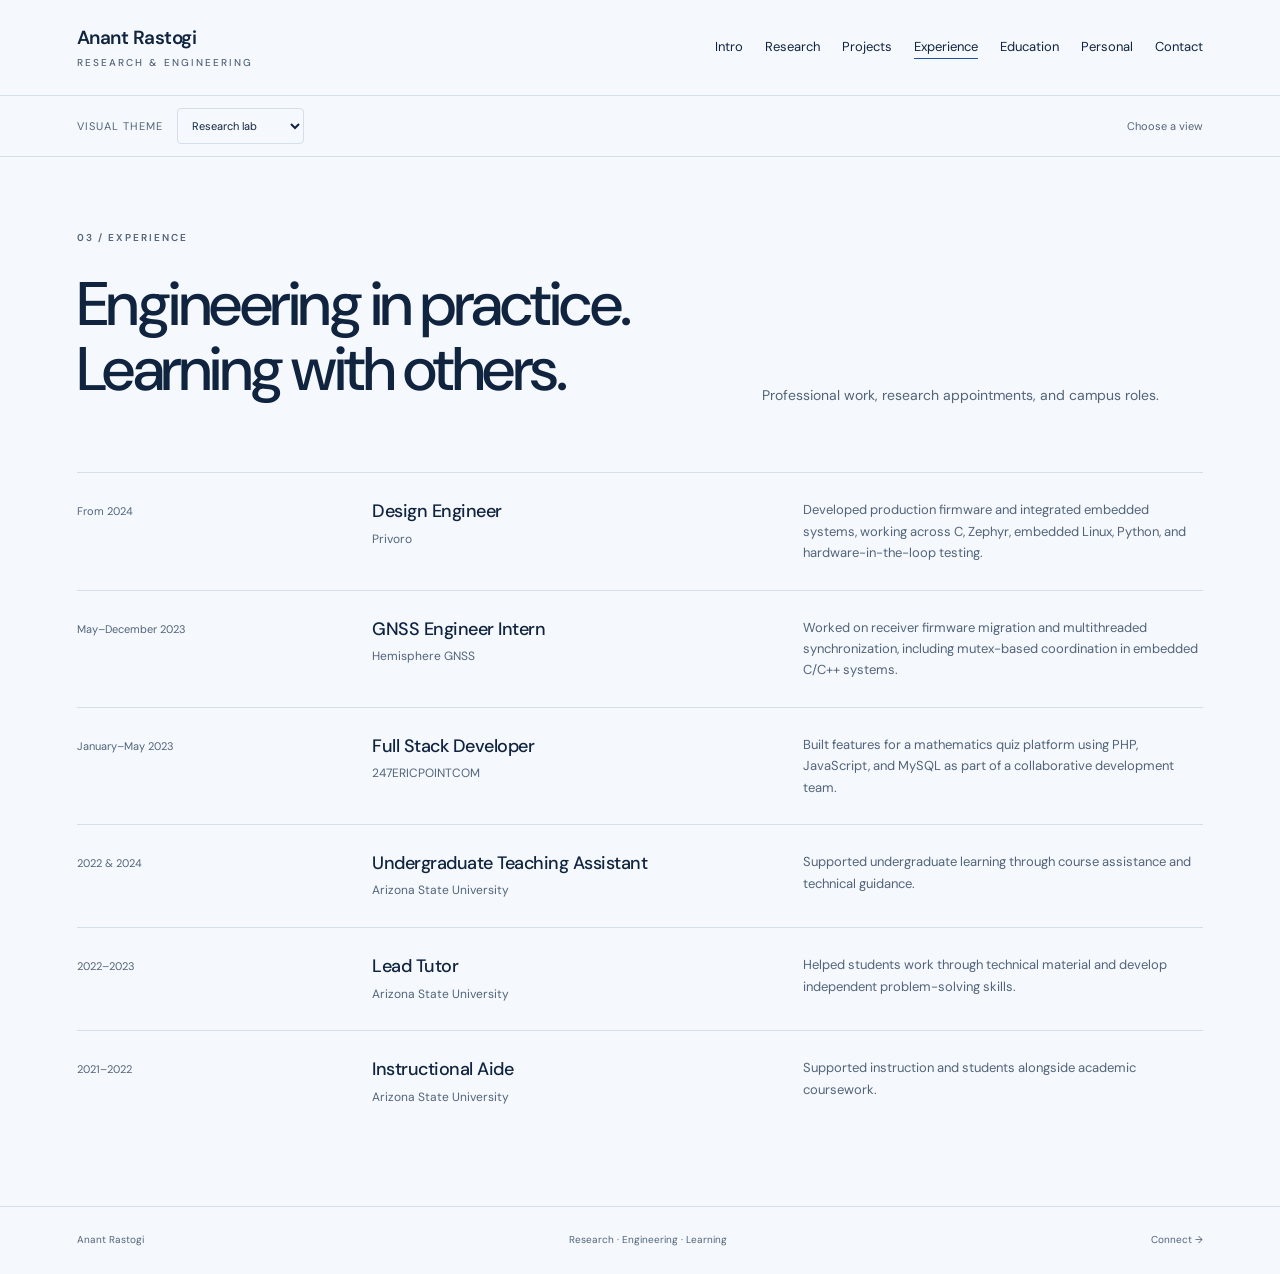
==== experience.html @ 46f91655 "Publish personal research and engineering portfolio" ====
<!doctype html>
<html lang="en" data-theme="lab"><head><meta charset="utf-8"><meta name="viewport" content="width=device-width, initial-scale=1"><meta name="description" content="Anant Rastogi: experience, research and engineering portfolio."><meta name="theme-color" content="#183d88"><title>Experience | Anant Rastogi</title><link rel="stylesheet" href="styles.css"><script>try{document.documentElement.dataset.theme=localStorage.getItem('portfolio-theme')||'lab'}catch(e){}</script></head><body><a class="skip" href="#main">Skip to content</a><header class="masthead"><a class="wordmark" href="index.html">Anant Rastogi<span>Research & engineering</span></a><button id="menu-toggle" aria-expanded="false" aria-controls="navigation">Menu <span>+</span></button><nav id="navigation" aria-label="Main navigation"><a href="index.html">Intro</a><a href="research.html">Research</a><a href="projects.html">Projects</a><a href="experience.html" aria-current="page" class="active">Experience</a><a href="education.html">Education</a><a href="about.html">Personal</a><a href="contact.html">Contact</a></nav></header><div class="theme-toolbar"><label for="theme-select">Visual theme</label><select id="theme-select"><option value="lab">Research lab</option><option value="graphite">Graphite</option><option value="editorial">Editorial</option></select><span>Choose a view</span></div><main id="main"><section id="experience" class="section"><div class="section-head"><div><p class="eyebrow">03 / Experience</p><h1>Engineering in practice.<br>Learning with others.</h1></div><p class="section-note">Professional work, research appointments, and campus roles.</p></div><div id="experience-list" class="timeline"></div></section></main><footer><span>Anant Rastogi</span><span>Research · Engineering · Learning</span><a href="contact.html">Connect →</a></footer><script src="content.js"></script><script src="app.js"></script></body></html>
---- styles.css ----
@import url('https://fonts.googleapis.com/css2?family=DM+Sans:wght@400;450;500;600;700&family=Libre+Caslon+Display&display=swap');
:root{--paper:#f7f6f1;--ink:#162d2a;--muted:#596661;--green:#193f3a;--line:#d8ddd4;--accent:#a7b9a1;--serif:'Libre Caslon Display',Georgia,serif;--sans:'DM Sans',Arial,sans-serif}*{box-sizing:border-box}html{scroll-behavior:smooth;scroll-padding-top:105px}body{margin:0;background:var(--paper);color:var(--ink);font-family:var(--sans);font-size:15px;line-height:1.65}a{color:inherit;text-decoration:none}button{font:inherit}button,a{ -webkit-tap-highlight-color:transparent}a:focus-visible,button:focus-visible,summary:focus-visible{outline:3px solid #a67338;outline-offset:5px}.skip{position:fixed;top:-100px;left:20px;background:white;padding:10px;z-index:50}.skip:focus{top:10px}.masthead{display:flex;justify-content:space-between;align-items:center;padding:26px 6%;border-bottom:1px solid var(--line);background:rgba(247,246,241,.96);position:sticky;top:0;z-index:10;backdrop-filter:blur(12px)}.wordmark{font-weight:600;font-size:19px;line-height:1.25;letter-spacing:-.5px}.wordmark span{display:block;font-size:10px;text-transform:uppercase;font-weight:500;letter-spacing:2px;margin-top:7px;color:var(--muted)}nav{display:flex;gap:32px;font-size:13px}nav a{border-bottom:1px solid transparent}nav a:hover,nav a.active{border-color:var(--green)}#menu-toggle{display:none}main{max-width:1600px;margin:auto}.hero{padding:84px 6% 72px;display:grid;grid-template-columns:1.55fr 1fr;gap:6%;align-items:center}.eyebrow{font-size:10px;letter-spacing:2px;text-transform:uppercase;font-weight:600;margin:0 0 25px;color:var(--muted)}h1,h2,h3,p,figure{margin-top:0}h1,h2{font-family:var(--serif);font-weight:400;letter-spacing:-1.8px;line-height:1.07}h1{font-size:clamp(46px,5.6vw,84px);margin-bottom:27px}h1 em{font-weight:400;color:#4c6a57}h2{font-size:clamp(37px,4.3vw,61px);margin-bottom:20px}h3{font-size:21px;line-height:1.35;letter-spacing:-.5px;font-weight:500}.intro{max-width:580px;color:var(--muted);font-size:16px;line-height:1.8}.hero-actions{display:flex;align-items:center;gap:23px;flex-wrap:wrap;margin-top:30px}.button{background:var(--green);color:#fff;display:inline-flex;gap:28px;padding:13px 19px;font-size:12px}.button:hover{background:#2b554b}.text-link{font-size:12px;border-bottom:1px solid var(--line);padding:4px 0}.areas{display:flex;gap:10px;flex-wrap:wrap;margin-top:45px}.areas span{font-size:10px;letter-spacing:.4px;padding:5px 0;color:var(--muted)}.areas span+span:before{content:' / ';padding-right:10px;color:#a0aa9d}.portrait{margin:0;background:#e9ece3;align-self:stretch;min-height:390px;position:relative;overflow:hidden;display:flex;flex-direction:column}.portrait-art{min-height:340px;flex:1;position:relative;display:grid;place-items:center;background:linear-gradient(140deg,#eceee4,#d7e0d2)}.monogram{font-family:var(--serif);font-size:100px;color:#68806a;z-index:1}.orbit{position:absolute;border:1px solid #afbfaa;border-radius:50%;width:75%;height:75%;transform:rotate(-35deg)}.o2{width:55%;height:85%;transform:rotate(35deg)}.o3{width:90%;height:45%;transform:rotate(-30deg)}.cross{position:absolute;color:#7f927d;font-size:20px}.c1{top:15%;right:15%}.c2{bottom:17%;left:15%}figcaption{display:flex;justify-content:space-between;font-size:9px;letter-spacing:.7px;text-transform:uppercase;padding:16px 19px;color:var(--muted);background:#e9ece3;gap:10px}.section{padding:73px 6%;border-top:1px solid var(--line)}.section-head{display:grid;grid-template-columns:1.35fr 1fr;gap:8%;align-items:end;margin-bottom:42px}.section-note{max-width:430px;color:var(--muted);font-size:14px;margin-bottom:23px}.research-item{display:grid;grid-template-columns:68px 1.15fr 1fr;gap:24px;border-top:1px solid var(--line);padding:30px 0}.item-number{font-family:var(--serif);font-size:25px;color:#82927e}.research-item h3{font-size:25px;margin-bottom:12px}.tag{display:inline-block;font-size:9px;text-transform:uppercase;letter-spacing:1px;color:#56715e;background:#e7ece3;padding:4px 8px}.research-description{color:var(--muted);font-size:14px}.research-description p{margin-bottom:14px}.detail{font-size:12px}.project-grid{display:grid;grid-template-columns:repeat(2,minmax(0,1fr));gap:42px 32px}.project-media{height:200px;background:#e7eae1;position:relative;overflow:hidden;margin-bottom:21px;display:flex;align-items:flex-end;padding:20px}.project-media span{font-size:10px;text-transform:uppercase;letter-spacing:1.3px;color:#687c68;z-index:1}.project-media:before,.project-media:after{content:'';position:absolute;border:1px solid #bdc9b6;width:180px;height:180px;right:12%;top:12%;transform:rotate(30deg)}.project-media:after{width:135px;height:135px;right:17%;top:20%;transform:rotate(60deg)}.project:nth-child(2n) .project-media{background:#e2e8e8}.project:nth-child(2n) .project-media:before,.project:nth-child(2n) .project-media:after{border-radius:50%;border-color:#b1c5c3}.project h3{margin:10px 0 12px;font-size:23px}.project p{font-size:14px;color:var(--muted);margin-bottom:12px}.project .tech{font-size:11px;margin-top:17px;color:#6b786b}.timeline-row{display:grid;grid-template-columns:24% 36% 1fr;gap:25px;padding:26px 0;border-top:1px solid var(--line)}.when{font-size:11px;color:var(--muted);padding-top:3px}.role h3{font-size:18px;margin:0 0 6px}.role p{font-size:12px;color:var(--muted);margin:0}.timeline-row>p{font-size:13px;color:var(--muted);margin:0}.about-grid{display:grid;grid-template-columns:1fr 1fr;gap:12%}.education-title{font-family:var(--serif);font-size:28px;line-height:1.2;margin:18px 0 10px}.muted,#education p,#hobbies{color:var(--muted);font-size:14px}#education .education-title{color:var(--ink);font-size:28px}.subheading{margin-top:40px}.hobby-media{background:#e9ece3;padding:24px;min-height:190px;margin-top:24px;position:relative;overflow:hidden;display:flex;align-items:flex-end}.hobby-media p{position:relative;z-index:1;font-size:12px;margin:0}.hobby-media p span{display:block;font-size:10px;color:var(--muted);margin-top:4px}.landscape{position:absolute;right:0;top:0;width:50%;height:100%}.landscape span{position:absolute;border:1px solid #bdc9b6;transform:rotate(45deg);width:130px;height:130px;top:45px;right:15px}.landscape span:nth-child(2){right:65px;top:75px}.landscape span:nth-child(3){right:-40px;top:85px}.contact{background:var(--green);color:var(--paper);padding:62px 6%;margin:15px 6% 65px}.contact .eyebrow{color:#b2c6b7;margin-bottom:20px}.contact h2{font-size:45px}.contact p{color:#c5d1c6;font-size:14px}.contact a{display:inline-block;border-bottom:1px solid #6c8b78;font-size:13px;padding-bottom:5px;margin:10px 25px 0 0}.contact a:hover{border-color:white}footer{border-top:1px solid var(--line);padding:25px 6%;display:flex;justify-content:space-between;font-size:10px;color:var(--muted);gap:20px}.media-slot img,.project-media img{width:100%;height:100%;object-fit:cover}.project-media video{width:100%;height:100%;object-fit:contain}details{margin-top:15px}summary{cursor:pointer;font-size:12px;color:var(--green)}details p{margin-top:10px}.empty-note{border-left:2px solid var(--line);padding-left:16px}
@media(min-width:1600px){.masthead,footer{padding-left:calc((100vw - 1408px)/2);padding-right:calc((100vw - 1408px)/2)}}
@media(max-width:900px){.hero{gap:35px;grid-template-columns:1.35fr 1fr;padding-top:60px}h1{font-size:56px}.portrait{min-height:340px}.portrait-art{min-height:300px}.intro{font-size:14px}.research-item{grid-template-columns:35px 1fr 1fr;gap:16px}.timeline-row{grid-template-columns:20% 33% 1fr;gap:15px}}
@media(max-width:650px){html{scroll-padding-top:90px}.masthead{padding:20px 6%}.wordmark{font-size:17px}.wordmark span{font-size:8px}#menu-toggle{display:flex;background:none;border:0;font-size:12px;gap:16px;padding:10px 0}nav{display:none;position:absolute;left:0;right:0;top:80px;background:var(--paper);padding:18px 6% 25px;border-bottom:1px solid var(--line);gap:20px;justify-content:space-between}nav.open{display:flex}nav a{font-size:12px}.hero{display:block;padding-top:45px;padding-bottom:45px}h1{font-size:51px;letter-spacing:-1.3px}.eyebrow{margin-bottom:20px}.intro{font-size:15px}.hero-actions{gap:20px}.areas{margin-top:27px;margin-bottom:32px}.portrait{min-height:0;height:290px}.portrait-art{min-height:0}.monogram{font-size:75px}.section{padding-top:44px;padding-bottom:44px}.section-head{display:block;margin-bottom:25px}.section-note{margin-top:24px;max-width:100%}h2{font-size:42px}.research-item{grid-template-columns:28px 1fr;gap:12px;padding:25px 0}.research-description{grid-column:2}.research-item h3{font-size:23px}.project-grid{grid-template-columns:1fr;gap:35px}.project-media{height:210px}.timeline-row{grid-template-columns:1fr;gap:10px}.when{font-size:10px}.timeline-row>p{max-width:100%;font-size:14px}.about-grid{grid-template-columns:1fr;gap:35px}.contact{padding:35px 7%;margin-bottom:40px}.contact h2{font-size:39px}.contact a{font-size:12px}footer{flex-wrap:wrap;gap:12px}footer span:nth-child(2){display:none}}
@media(prefers-reduced-motion:reduce){html{scroll-behavior:auto}}
@media print{.masthead{position:static}nav,#menu-toggle,.hero-actions,footer a{display:none}.section{break-inside:avoid;padding:30px 0}.hero{padding:30px 0}.project-media,.hobby-media,.portrait{display:none}.hero,.about-grid{display:block}.contact{background:none;color:var(--ink);margin:20px 0;padding:20px 0}.contact p,.contact .eyebrow{color:var(--muted)}body{background:white;font-size:12px}}
.project-media small{display:block;font-size:9px;letter-spacing:.5px;text-transform:none;margin-top:4px;color:#70806d}.project-media.filled{padding:0;background:#e7eae1}.project-media.filled:before,.project-media.filled:after{display:none}.research-description .project-media{height:145px;margin-top:20px;margin-bottom:0}.research-description .project-media:before{width:110px;height:110px}.research-description .project-media:after{width:80px;height:80px}.research-description .project-media span{font-size:8px}.project:last-child:not(:has(.project-media)){padding:25px;border:1px solid var(--line)}
/* Multi-page theme system: palettes preserve content and layout. */
:root{--surface:#e9ece3;--surface-2:#e2e8e0;--soft:#e7ece3;--accent-ink:#4c6a57;--button-ink:#fff;--heading:var(--serif)}
:root[data-theme="lab"]{--paper:#f5f8fc;--ink:#10243f;--muted:#52647a;--green:#204fa8;--line:#d4deed;--accent:#93afe1;--surface:#e8eef8;--surface-2:#dce7f7;--soft:#e3ecfb;--accent-ink:#245bb6;--heading:var(--sans)}
:root[data-theme="graphite"]{color-scheme:dark;--paper:#111820;--ink:#e5edf8;--muted:#a7b6c9;--green:#9ebcff;--line:#334152;--accent:#7598cb;--surface:#1b2735;--surface-2:#24364b;--soft:#26374c;--accent-ink:#a7c5ff;--button-ink:#111820;--heading:var(--sans)}
body{min-height:100vh;display:flex;flex-direction:column}main{width:100%;flex:1}.masthead{background:var(--paper);gap:30px}.masthead nav{gap:22px;flex-wrap:wrap}h1,h2,.education-title{font-family:var(--heading)}h1 em{color:var(--accent-ink)}[data-theme="lab"] h1,[data-theme="graphite"] h1{font-weight:500;font-size:clamp(40px,4.8vw,70px);letter-spacing:-2.5px}[data-theme="lab"] h2,[data-theme="graphite"] h2{font-size:clamp(30px,3.4vw,46px);font-weight:500;letter-spacing:-1.5px}h1 em{font-style:normal}.button{color:var(--button-ink)}.button:hover{background:var(--accent-ink);color:var(--button-ink)}.theme-toolbar{display:flex;align-items:center;gap:14px;padding:12px 6%;border-bottom:1px solid var(--line);font-size:11px;color:var(--muted)}.theme-toolbar label{text-transform:uppercase;letter-spacing:1px}.theme-toolbar select{font:inherit;color:var(--ink);background:var(--paper);border:1px solid var(--line);border-radius:4px;padding:7px 30px 7px 10px;min-height:36px}.theme-toolbar span{margin-left:auto}.theme-toolbar select:focus-visible{outline:2px solid var(--accent-ink);outline-offset:3px}.portrait,.hobby-media,figcaption{background:var(--surface)}.portrait-art{background:linear-gradient(140deg,var(--surface),var(--surface-2))}.monogram{color:var(--accent-ink)}.orbit,.landscape span{border-color:var(--accent)}.cross,.item-number{color:var(--accent-ink)}.tag{color:var(--accent-ink);background:var(--soft)}.project-media,.project:nth-child(2n) .project-media{background:var(--surface)}.project-media:before,.project-media:after,.project:nth-child(2n) .project-media:before,.project:nth-child(2n) .project-media:after{border-color:var(--accent)}.project-media span,.project-media small,.project .tech{color:var(--muted)}.contact{background:var(--surface);color:var(--ink)}.contact p,.contact .eyebrow{color:var(--muted)}.contact a{border-color:var(--accent)}.skip{background:var(--paper);color:var(--ink)}.section:first-child{border-top:0}.page-index{display:grid;grid-template-columns:repeat(3,1fr);gap:20px;padding:0 6% 70px}.page-index a{display:block;border:1px solid var(--line);padding:26px;position:relative;background:var(--paper)}.page-index a:hover{background:var(--surface)}.page-index a>span{font:11px ui-monospace,monospace;color:var(--accent-ink)}.page-index h2{font-family:var(--sans);font-size:25px;margin:18px 0 12px;letter-spacing:-.6px}.page-index p{font-size:13px;color:var(--muted);margin-bottom:25px}.page-index b{font-size:23px;color:var(--accent-ink)}[data-theme="lab"] .portrait-art,[data-theme="graphite"] .portrait-art{background-image:linear-gradient(var(--line) 1px,transparent 1px),linear-gradient(90deg,var(--line) 1px,transparent 1px);background-size:32px 32px;background-color:var(--surface)}[data-theme="lab"] .monogram,[data-theme="graphite"] .monogram{font-family:ui-monospace,monospace;font-size:75px;font-weight:500}.contact{margin-top:65px}
@media(max-width:1050px){.masthead{align-items:flex-start}.masthead nav{gap:12px 18px;justify-content:flex-end;max-width:65%}}
@media(max-width:720px){.masthead{align-items:center;padding:20px 6%}#menu-toggle{display:flex;background:transparent;color:var(--ink);border:0;gap:15px;padding:8px}.masthead nav{display:none;position:absolute;left:0;right:0;top:100%;max-width:none;background:var(--paper);padding:20px 6%;border-bottom:1px solid var(--line);grid-template-columns:repeat(2,1fr);gap:16px}.masthead nav.open{display:grid}.masthead nav a{font-size:14px;padding:5px 0}.theme-toolbar{flex-wrap:wrap;gap:8px 12px}.theme-toolbar span{display:none}.hero{display:block;padding-top:40px}.portrait{height:310px;margin-top:35px}.hero h1{font-size:44px;letter-spacing:-1.8px}.page-index{grid-template-columns:1fr;padding-bottom:40px}.page-index a{padding:22px}.page-index p{margin-bottom:10px}.section h1{font-size:42px;letter-spacing:-1.5px}.section-head{display:block}.section-note{margin-top:25px}.research-item{grid-template-columns:28px 1fr}.research-description{grid-column:2}.about-grid{grid-template-columns:1fr}.contact{margin-top:35px}}
@media print{.theme-toolbar{display:none}:root[data-theme]{--paper:white;--ink:#17202b;--muted:#415064;--line:#ccd3db;--surface:#eef1f4;--accent-ink:#244b83}.masthead nav{display:none}}
.education-layout{display:grid;grid-template-columns:1.4fr 1fr;gap:10%;padding-top:15px}.education-layout>div+div{border-left:1px solid var(--line);padding-left:35px}@media(max-width:720px){.education-layout{grid-template-columns:1fr;gap:25px}.education-layout>div+div{border-left:0;border-top:1px solid var(--line);padding:25px 0 0}}
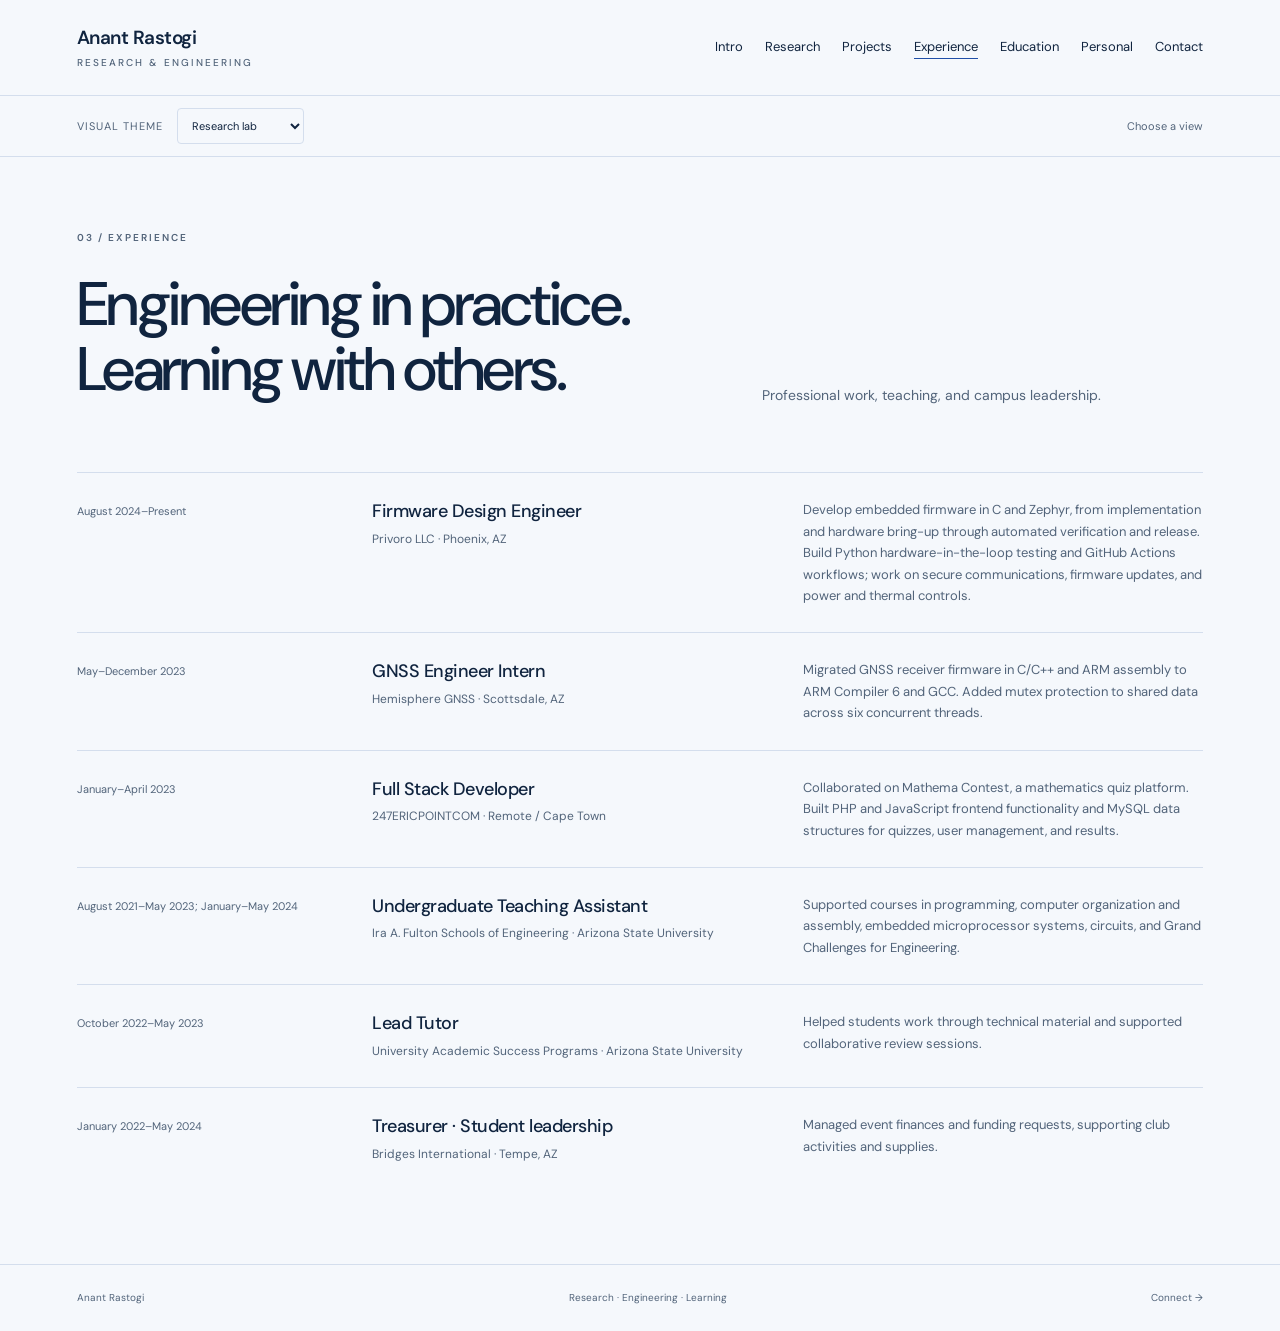
==== commit 7f7ea6e3: "Add HYROX race gallery and refresh CV experience" ====
--- a/experience.html
+++ b/experience.html
@@ -1,2 +1,2 @@
 <!doctype html>
-<html lang="en" data-theme="lab"><head><meta charset="utf-8"><meta name="viewport" content="width=device-width, initial-scale=1"><meta name="description" content="Anant Rastogi: experience, research and engineering portfolio."><meta name="theme-color" content="#183d88"><title>Experience | Anant Rastogi</title><link rel="stylesheet" href="styles.css"><script>try{document.documentElement.dataset.theme=localStorage.getItem('portfolio-theme')||'lab'}catch(e){}</script></head><body><a class="skip" href="#main">Skip to content</a><header class="masthead"><a class="wordmark" href="index.html">Anant Rastogi<span>Research & engineering</span></a><button id="menu-toggle" aria-expanded="false" aria-controls="navigation">Menu <span>+</span></button><nav id="navigation" aria-label="Main navigation"><a href="index.html">Intro</a><a href="research.html">Research</a><a href="projects.html">Projects</a><a href="experience.html" aria-current="page" class="active">Experience</a><a href="education.html">Education</a><a href="about.html">Personal</a><a href="contact.html">Contact</a></nav></header><div class="theme-toolbar"><label for="theme-select">Visual theme</label><select id="theme-select"><option value="lab">Research lab</option><option value="graphite">Graphite</option><option value="editorial">Editorial</option></select><span>Choose a view</span></div><main id="main"><section id="experience" class="section"><div class="section-head"><div><p class="eyebrow">03 / Experience</p><h1>Engineering in practice.<br>Learning with others.</h1></div><p class="section-note">Professional work, research appointments, and campus roles.</p></div><div id="experience-list" class="timeline"></div></section></main><footer><span>Anant Rastogi</span><span>Research · Engineering · Learning</span><a href="contact.html">Connect →</a></footer><script src="content.js"></script><script src="app.js"></script></body></html>+<html lang="en" data-theme="lab"><head><meta charset="utf-8"><meta name="viewport" content="width=device-width, initial-scale=1"><meta name="description" content="Anant Rastogi: experience, research and engineering portfolio."><meta name="theme-color" content="#183d88"><title>Experience | Anant Rastogi</title><link rel="stylesheet" href="styles.css?v=20261116"><script>try{document.documentElement.dataset.theme=localStorage.getItem('portfolio-theme')||'lab'}catch(e){}</script></head><body><a class="skip" href="#main">Skip to content</a><header class="masthead"><a class="wordmark" href="index.html">Anant Rastogi<span>Research & engineering</span></a><button id="menu-toggle" aria-expanded="false" aria-controls="navigation">Menu <span>+</span></button><nav id="navigation" aria-label="Main navigation"><a href="index.html">Intro</a><a href="research.html">Research</a><a href="projects.html">Projects</a><a href="experience.html" aria-current="page" class="active">Experience</a><a href="education.html">Education</a><a href="about.html">Personal</a><a href="contact.html">Contact</a></nav></header><div class="theme-toolbar"><label for="theme-select">Visual theme</label><select id="theme-select"><option value="lab">Research lab</option><option value="graphite">Graphite</option><option value="editorial">Editorial</option></select><span>Choose a view</span></div><main id="main"><section id="experience" class="section"><div class="section-head"><div><p class="eyebrow">03 / Experience</p><h1>Engineering in practice.<br>Learning with others.</h1></div><p class="section-note">Professional work, teaching, and campus leadership.</p></div><div id="experience-list" class="timeline"></div></section></main><footer><span>Anant Rastogi</span><span>Research · Engineering · Learning</span><a href="contact.html">Connect →</a></footer><script src="content.js?v=20261116"></script><script src="app.js"></script></body></html>
--- a/styles.css
+++ b/styles.css
@@ -15,3 +15,20 @@
 @media(max-width:720px){.masthead{align-items:center;padding:20px 6%}#menu-toggle{display:flex;background:transparent;color:var(--ink);border:0;gap:15px;padding:8px}.masthead nav{display:none;position:absolute;left:0;right:0;top:100%;max-width:none;background:var(--paper);padding:20px 6%;border-bottom:1px solid var(--line);grid-template-columns:repeat(2,1fr);gap:16px}.masthead nav.open{display:grid}.masthead nav a{font-size:14px;padding:5px 0}.theme-toolbar{flex-wrap:wrap;gap:8px 12px}.theme-toolbar span{display:none}.hero{display:block;padding-top:40px}.portrait{height:310px;margin-top:35px}.hero h1{font-size:44px;letter-spacing:-1.8px}.page-index{grid-template-columns:1fr;padding-bottom:40px}.page-index a{padding:22px}.page-index p{margin-bottom:10px}.section h1{font-size:42px;letter-spacing:-1.5px}.section-head{display:block}.section-note{margin-top:25px}.research-item{grid-template-columns:28px 1fr}.research-description{grid-column:2}.about-grid{grid-template-columns:1fr}.contact{margin-top:35px}}
 @media print{.theme-toolbar{display:none}:root[data-theme]{--paper:white;--ink:#17202b;--muted:#415064;--line:#ccd3db;--surface:#eef1f4;--accent-ink:#244b83}.masthead nav{display:none}}
 .education-layout{display:grid;grid-template-columns:1.4fr 1fr;gap:10%;padding-top:15px}.education-layout>div+div{border-left:1px solid var(--line);padding-left:35px}@media(max-width:720px){.education-layout{grid-template-columns:1fr;gap:25px}.education-layout>div+div{border-left:0;border-top:1px solid var(--line);padding:25px 0 0}}
+
+/* HYROX gallery: original portrait photos, with no cropping. */
+.about-hyrox{grid-template-columns:minmax(0,.85fr) minmax(0,1.65fr);gap:6%;align-items:start}
+.hyrox-gallery{min-width:0;scroll-margin-top:120px}
+.hyrox-gallery-head{display:flex;align-items:baseline;justify-content:space-between;gap:16px;margin-bottom:18px}
+.hyrox-gallery-head h2{font-family:var(--sans);font-size:24px;letter-spacing:-.5px;margin:0}
+.hyrox-gallery-head p,.hyrox-gallery-note{font-size:11px;color:var(--muted);margin:0}
+.hyrox-photos{display:grid;grid-template-columns:repeat(2,minmax(0,1fr));gap:20px;align-items:start}
+.hyrox-photo{margin:0;min-width:0;border:1px solid var(--line);background:var(--surface)}
+.hyrox-photo a{display:block}
+.hyrox-photo a:focus-visible{outline-color:var(--accent-ink)}
+.hyrox-photo img{display:block;width:100%;height:auto}
+.hyrox-photo figcaption{padding:13px 15px;font-size:10px;letter-spacing:1px}
+.hyrox-photo figcaption span:last-child{color:var(--accent-ink);font-variant-numeric:tabular-nums}
+.hyrox-gallery-note{margin-top:12px}
+@media(max-width:900px){.about-hyrox{grid-template-columns:1fr;gap:35px}.about-hyrox #hobbies{max-width:650px}}
+@media(max-width:500px){.hyrox-photos{grid-template-columns:1fr;gap:24px}.hyrox-gallery-head{align-items:flex-end}.hyrox-gallery-head p{max-width:110px;text-align:right}}
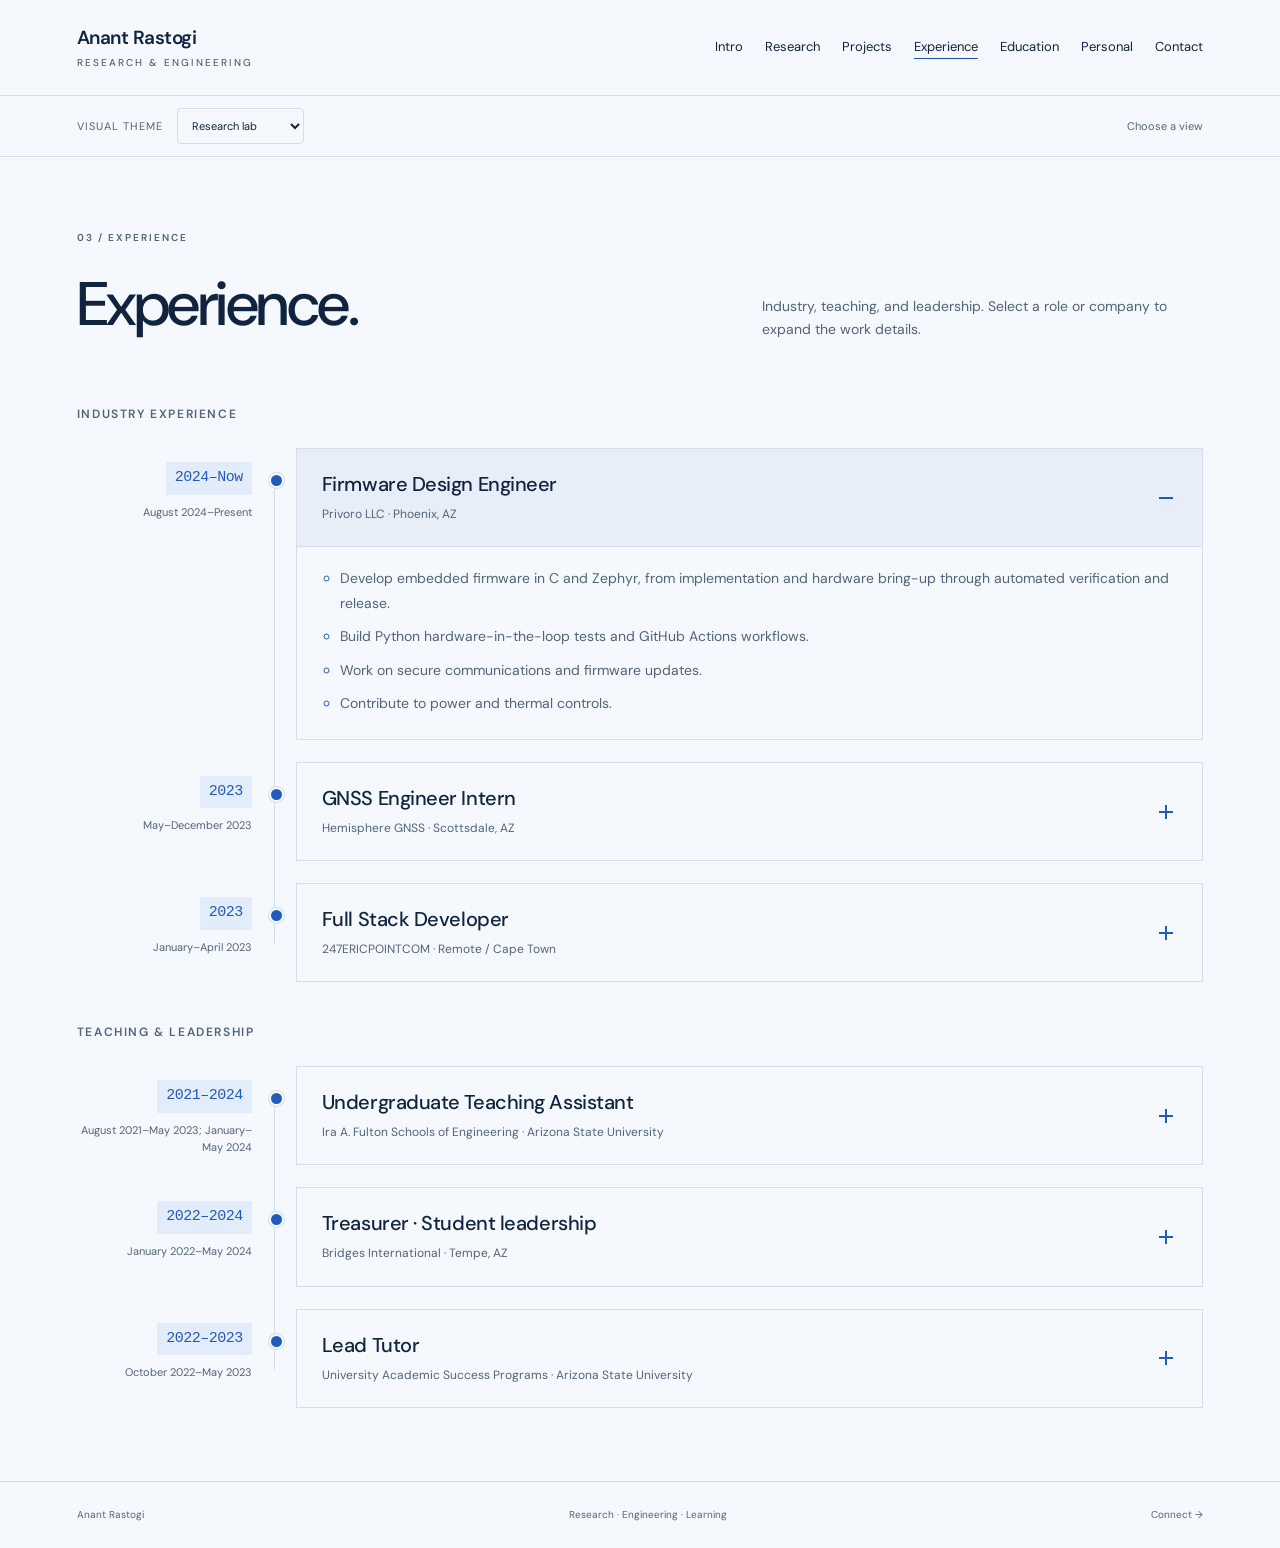
==== commit 9fe2f73e: "Redesign experience as expandable CV timeline" ====
--- a/experience.html
+++ b/experience.html
@@ -1,2 +1,2 @@
 <!doctype html>
-<html lang="en" data-theme="lab"><head><meta charset="utf-8"><meta name="viewport" content="width=device-width, initial-scale=1"><meta name="description" content="Anant Rastogi: experience, research and engineering portfolio."><meta name="theme-color" content="#183d88"><title>Experience | Anant Rastogi</title><link rel="stylesheet" href="styles.css?v=20261116"><script>try{document.documentElement.dataset.theme=localStorage.getItem('portfolio-theme')||'lab'}catch(e){}</script></head><body><a class="skip" href="#main">Skip to content</a><header class="masthead"><a class="wordmark" href="index.html">Anant Rastogi<span>Research & engineering</span></a><button id="menu-toggle" aria-expanded="false" aria-controls="navigation">Menu <span>+</span></button><nav id="navigation" aria-label="Main navigation"><a href="index.html">Intro</a><a href="research.html">Research</a><a href="projects.html">Projects</a><a href="experience.html" aria-current="page" class="active">Experience</a><a href="education.html">Education</a><a href="about.html">Personal</a><a href="contact.html">Contact</a></nav></header><div class="theme-toolbar"><label for="theme-select">Visual theme</label><select id="theme-select"><option value="lab">Research lab</option><option value="graphite">Graphite</option><option value="editorial">Editorial</option></select><span>Choose a view</span></div><main id="main"><section id="experience" class="section"><div class="section-head"><div><p class="eyebrow">03 / Experience</p><h1>Engineering in practice.<br>Learning with others.</h1></div><p class="section-note">Professional work, teaching, and campus leadership.</p></div><div id="experience-list" class="timeline"></div></section></main><footer><span>Anant Rastogi</span><span>Research · Engineering · Learning</span><a href="contact.html">Connect →</a></footer><script src="content.js?v=20261116"></script><script src="app.js"></script></body></html>+<html lang="en" data-theme="lab"><head><meta charset="utf-8"><meta name="viewport" content="width=device-width, initial-scale=1"><meta name="description" content="Anant Rastogi: experience, research and engineering portfolio."><meta name="theme-color" content="#183d88"><title>Experience | Anant Rastogi</title><link rel="stylesheet" href="styles.css?v=20261116-timeline"><script>try{document.documentElement.dataset.theme=localStorage.getItem('portfolio-theme')||'lab'}catch(e){}</script></head><body><a class="skip" href="#main">Skip to content</a><header class="masthead"><a class="wordmark" href="index.html">Anant Rastogi<span>Research & engineering</span></a><button id="menu-toggle" aria-expanded="false" aria-controls="navigation">Menu <span>+</span></button><nav id="navigation" aria-label="Main navigation"><a href="index.html">Intro</a><a href="research.html">Research</a><a href="projects.html">Projects</a><a href="experience.html" aria-current="page" class="active">Experience</a><a href="education.html">Education</a><a href="about.html">Personal</a><a href="contact.html">Contact</a></nav></header><div class="theme-toolbar"><label for="theme-select">Visual theme</label><select id="theme-select"><option value="lab">Research lab</option><option value="graphite">Graphite</option><option value="editorial">Editorial</option></select><span>Choose a view</span></div><main id="main"><section id="experience" class="section"><div class="section-head"><div><p class="eyebrow">03 / Experience</p><h1>Experience.</h1></div><p class="section-note">Industry, teaching, and leadership. Select a role or company to expand the work details.</p></div><div id="experience-list"></div></section></main><footer><span>Anant Rastogi</span><span>Research · Engineering · Learning</span><a href="contact.html">Connect →</a></footer><script src="content.js?v=20261116-timeline"></script><script src="app.js?v=20261116-timeline"></script></body></html>
--- a/styles.css
+++ b/styles.css
@@ -32,3 +32,34 @@
 .hyrox-gallery-note{margin-top:12px}
 @media(max-width:900px){.about-hyrox{grid-template-columns:1fr;gap:35px}.about-hyrox #hobbies{max-width:650px}}
 @media(max-width:500px){.hyrox-photos{grid-template-columns:1fr;gap:24px}.hyrox-gallery-head{align-items:flex-end}.hyrox-gallery-head p{max-width:110px;text-align:right}}
+
+/* CV timeline: dates stay on the left; native details support pointer and keyboard. */
+.experience-group+.experience-group{margin-top:42px}
+.section .experience-group-title{font-family:var(--sans);font-size:12px;font-weight:600;line-height:1.4;letter-spacing:1.6px;text-transform:uppercase;margin:0 0 25px;color:var(--muted)}
+.experience-timeline{--date-width:175px;--timeline-gap:44px;list-style:none;margin:0;padding:0;position:relative}
+.experience-timeline:before{content:'';position:absolute;left:calc(var(--date-width) + var(--timeline-gap)/2);top:26px;bottom:38px;width:1px;background:var(--line)}
+.experience-entry{position:relative;display:grid;grid-template-columns:var(--date-width) minmax(0,1fr);gap:var(--timeline-gap);padding:0 0 22px}
+.experience-entry:last-child{padding-bottom:0}
+.experience-entry:before{content:'';position:absolute;left:calc(var(--date-width) + var(--timeline-gap)/2 - 5px);top:25px;width:11px;height:11px;border:2px solid var(--paper);border-radius:50%;background:var(--accent-ink);box-shadow:0 0 0 1px var(--line)}
+.experience-date{padding-top:14px;text-align:right;min-width:0}
+.experience-years{display:inline-block;padding:5px 9px;background:var(--soft);color:var(--accent-ink);font:500 15px/1.5 ui-monospace,monospace;letter-spacing:-.5px}
+.experience-period{display:block;margin-top:9px;font-size:11px;line-height:1.6;color:var(--muted)}
+.experience-details{margin:0;min-width:0;border:1px solid var(--line);background:var(--paper)}
+.experience-summary{display:flex;align-items:center;justify-content:space-between;gap:20px;list-style:none;padding:22px 25px;cursor:pointer;color:var(--ink)}
+.experience-summary::-webkit-details-marker{display:none}
+.experience-summary::marker{content:''}
+.experience-summary:hover,.experience-details[open]>.experience-summary{background:var(--surface)}
+.experience-summary:focus-visible{outline:3px solid var(--accent-ink);outline-offset:4px}
+.experience-summary-text{min-width:0}
+.experience-title{display:block;font-size:20px;font-weight:500;line-height:1.35;letter-spacing:-.45px}
+.experience-company{display:block;margin-top:7px;font-size:12px;line-height:1.6;color:var(--muted)}
+.experience-toggle{position:relative;flex:0 0 22px;width:22px;height:22px;color:var(--accent-ink)}
+.experience-toggle:before,.experience-toggle:after{content:'';position:absolute;top:10px;left:4px;width:14px;height:2px;background:currentColor}
+.experience-toggle:after{transform:rotate(90deg)}
+.experience-details[open]>.experience-summary .experience-toggle:after{display:none}
+.experience-work{padding:19px 25px 23px;border-top:1px solid var(--line);font-size:14px;line-height:1.75;color:var(--muted)}
+.experience-work ul{margin:0;padding-left:18px}
+.experience-work li+li{margin-top:9px}
+.experience-work li::marker{color:var(--accent-ink)}
+@media(max-width:720px){.experience-timeline{--date-width:116px;--timeline-gap:30px}.experience-summary{padding:18px;gap:12px}.experience-title{font-size:18px}.experience-work{padding:17px 18px 20px}.experience-years{font-size:13px}.experience-period{font-size:10px}}
+@media(max-width:500px){.experience-timeline{--date-width:78px;--timeline-gap:22px}.experience-date{padding-top:14px}.experience-years{font-size:11px;letter-spacing:-.4px;padding:5px 4px}.experience-period{font-size:9px;line-height:1.65}.experience-summary{padding:16px 12px;gap:8px;align-items:flex-start}.experience-title{font-size:16px;letter-spacing:-.3px}.experience-company{font-size:11px}.experience-toggle{flex-basis:18px;width:18px;height:20px}.experience-toggle:before,.experience-toggle:after{left:2px}.experience-work{padding:14px 12px 17px;font-size:13px}.experience-work ul{padding-left:16px}.experience-group+.experience-group{margin-top:34px}}
